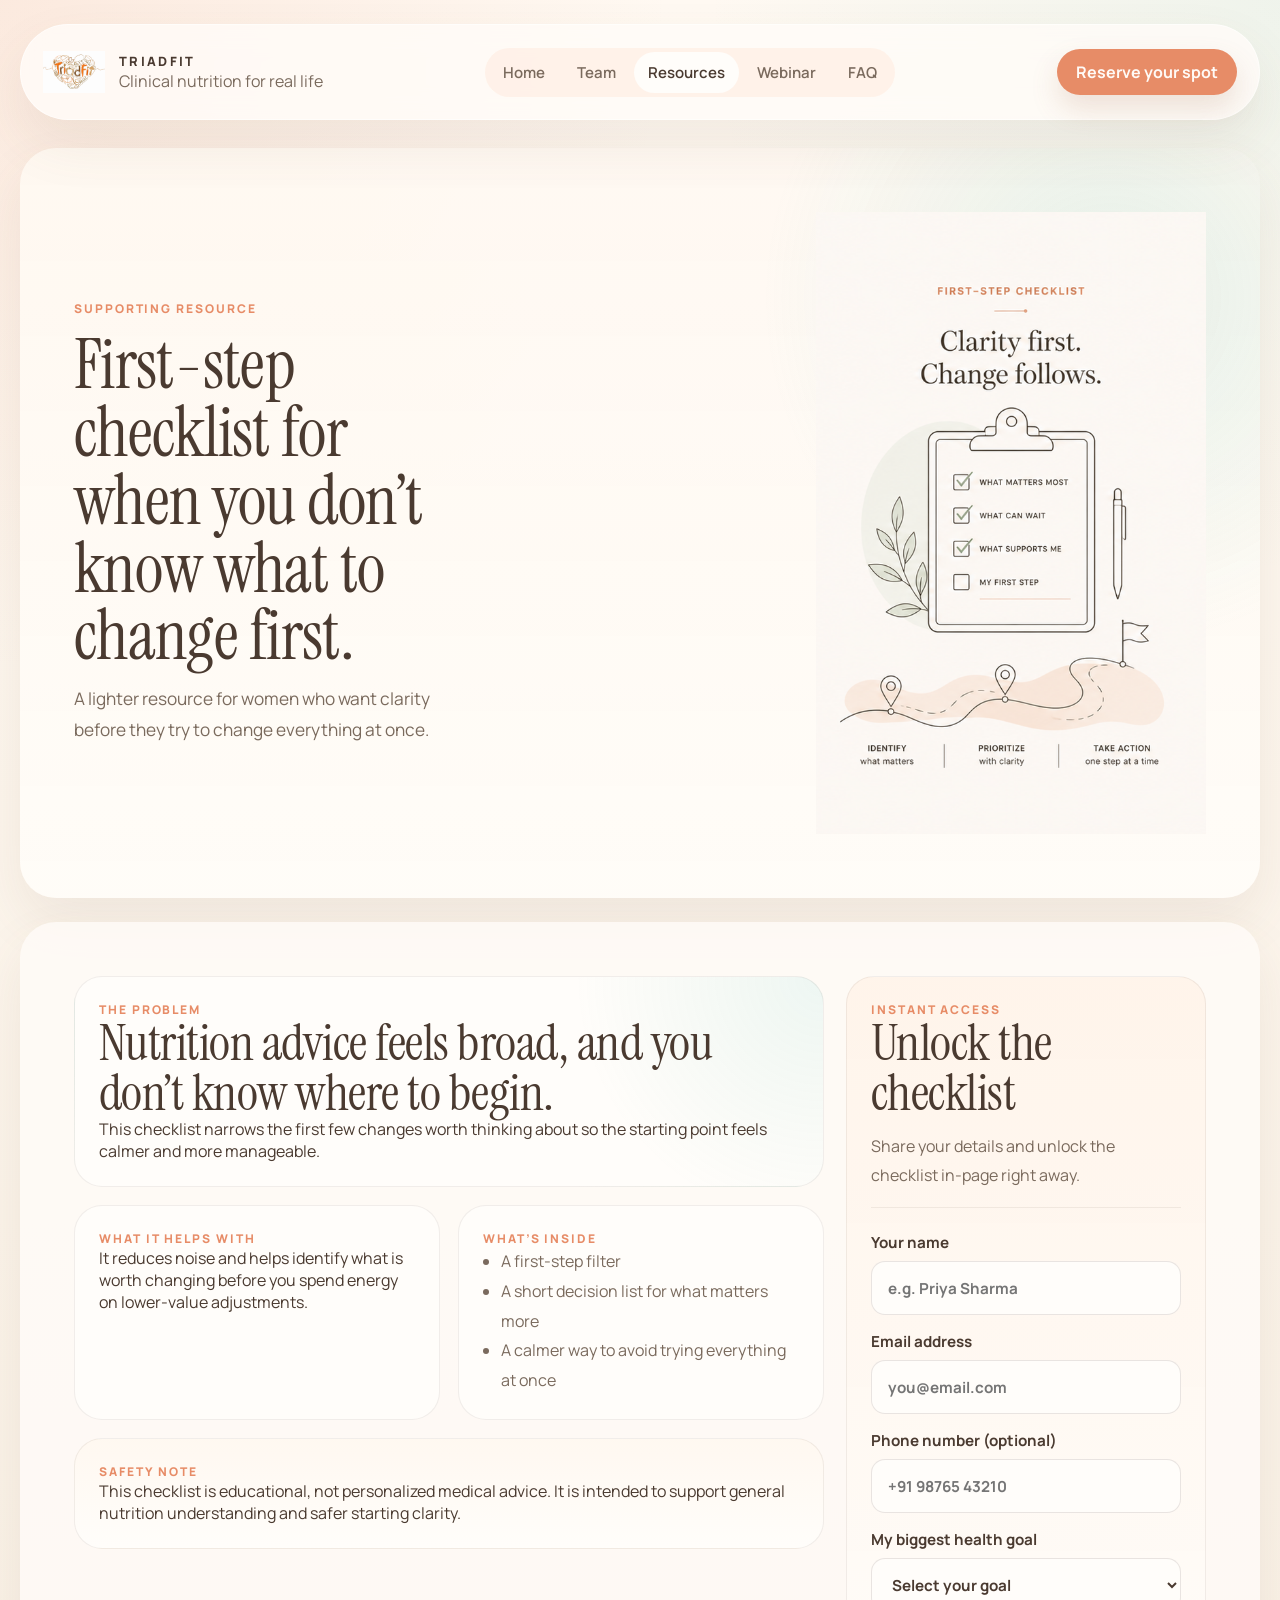
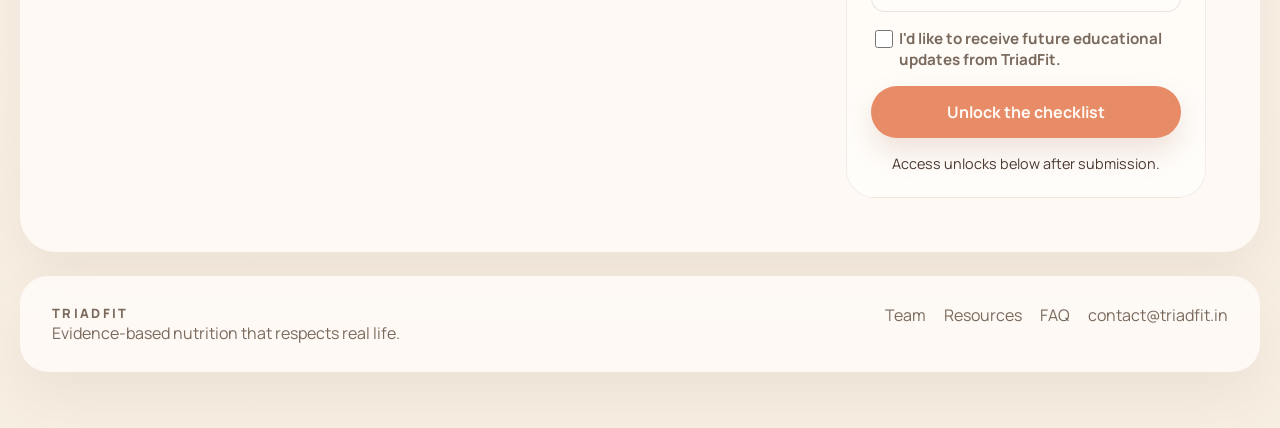
==== resource-first-steps-checklist.html @ df0dd63c "Initial TriadFit site" ====
<!doctype html>
<html lang="en">
  <head>
    <meta charset="UTF-8" />
    <meta name="viewport" content="width=device-width, initial-scale=1.0" />
    <title>TriadFit | First-Step Checklist</title>
    <link rel="preconnect" href="https://fonts.googleapis.com" />
    <link rel="preconnect" href="https://fonts.gstatic.com" crossorigin />
    <link
      href="https://fonts.googleapis.com/css2?family=Manrope:wght@400;500;600;700;800&family=Instrument+Serif:ital@0;1&display=swap"
      rel="stylesheet"
    />
    <link rel="stylesheet" href="./styles.css" />
    <script defer src="./script.js"></script>
  </head>
  <body>
    <div class="site-shell">
      <header class="site-header">
        <div class="site-header__inner">
          <a class="brand-lockup" href="./index.html">
            <span class="brand-mark">
              <img class="brand-mark__image" src="./assets/triadfit-logo.png" alt="TriadFit" />
            </span>
            <span>
              <span class="brand-name">TRIADFIT</span>
              <span class="brand-subtitle">Clinical nutrition for real life</span>
            </span>
          </a>
          <nav class="site-nav" aria-label="Primary">
            <a class="site-nav__link" href="./index.html">Home</a>
            <a class="site-nav__link" href="./team.html">Team</a>
            <a class="site-nav__link is-active" href="./resources.html">Resources</a>
            <a class="site-nav__link" href="./index.html#webinar">Webinar</a>
            <a class="site-nav__link" href="./index.html#faq">FAQ</a>
          </nav>
          <a class="button button-primary button-compact" href="./index.html#register">Reserve your spot</a>
        </div>
      </header>

      <main>
        <section class="page-hero page-hero--resource">
          <div class="page-hero__body">
            <p class="eyebrow">Supporting resource</p>
            <h1>First-step checklist for when you don’t know what to change first.</h1>
            <p class="hero-lead">
              A lighter resource for women who want clarity before they try to
              change everything at once.
            </p>
          </div>
          <figure class="page-hero__art page-hero__art--checklist" aria-hidden="true">
            <img src="./assets/resource-art-checklist.png" alt="" />
          </figure>
        </section>

        <section class="content-section resource-detail-layout">
          <div class="resource-detail-copy">
            <section class="resource-detail-block resource-detail-block--heroish">
              <p class="mini-label">The problem</p>
              <h2>Nutrition advice feels broad, and you don’t know where to begin.</h2>
              <p>
                This checklist narrows the first few changes worth thinking
                about so the starting point feels calmer and more manageable.
              </p>
            </section>

            <div class="resource-preview-grid">
              <section class="resource-detail-block">
                <p class="mini-label">What it helps with</p>
                <p>
                  It reduces noise and helps identify what is worth changing
                  before you spend energy on lower-value adjustments.
                </p>
              </section>

              <section class="resource-detail-block">
                <p class="mini-label">What’s inside</p>
                <ul class="stack-list">
                  <li>A first-step filter</li>
                  <li>A short decision list for what matters more</li>
                  <li>A calmer way to avoid trying everything at once</li>
                </ul>
              </section>
            </div>

            <section class="resource-safety-note">
              <p class="mini-label">Safety note</p>
              <p>
                This checklist is educational, not personalized medical advice.
                It is intended to support general nutrition understanding and
                safer starting clarity.
              </p>
            </section>
          </div>

          <aside class="gate-card">
            <div class="gate-card__intro">
              <p class="mini-label">Instant access</p>
              <h2>Unlock the checklist</h2>
              <p class="sidebar-intro">
                Share your details and unlock the checklist in-page right away.
              </p>
            </div>

            <form
              class="signup-form gate-form"
              data-triadfit-form
              data-form-type="resource"
              data-conversion-asset="resource_first_steps_checklist"
              data-access-target="first-steps-access"
              novalidate
            >
              <label>
                <span>Your name</span>
                <input type="text" name="name" placeholder="e.g. Priya Sharma" />
              </label>
              <label>
                <span>Email address</span>
                <input type="email" name="email" placeholder="you@email.com" />
              </label>
              <label>
                <span>Phone number (optional)</span>
                <input type="tel" name="phone" placeholder="+91 98765 43210" />
              </label>
              <label>
                <span>My biggest health goal</span>
                <select name="goal">
                  <option value="">Select your goal</option>
                  <option value="sustainable_fat_loss">Sustainable fat loss</option>
                  <option value="better_eating_habits">Better eating habits</option>
                  <option value="higher_energy_and_consistency">Higher energy and consistency</option>
                  <option value="hormone_friendly_nutrition">Hormone-friendly nutrition</option>
                  <option value="postpartum_wellness">Postpartum wellness</option>
                </select>
              </label>
              <label class="form-checkbox">
                <input type="checkbox" name="educational_updates_opt_in" />
                <span>I'd like to receive future educational updates from TriadFit.</span>
              </label>
              <p class="form-error" aria-live="polite"></p>
              <p class="form-status" aria-live="polite"></p>
              <button class="button button-primary" type="submit">Unlock the checklist</button>
              <p class="form-footnote">
                Access unlocks below after submission.
              </p>
            </form>
          </aside>
        </section>

        <section class="content-section content-section--success resource-access-panel is-hidden" id="first-steps-access">
          <div class="section-heading">
            <p class="eyebrow">Access granted</p>
            <h2>Your checklist is ready.</h2>
            <p class="resource-access-message">
              Use this checklist to narrow the next change worth making, then
              return to the webinar when you want deeper guidance.
            </p>
          </div>
          <div class="resource-access-grid">
            <article class="resource-card">
              <p class="mini-label">Checklist</p>
              <h2>First-step checklist</h2>
              <p class="resource-personalized-note"></p>
              <a class="button button-primary" href="./resources.html">Browse the resources hub</a>
            </article>
            <aside class="resource-summary-panel">
              <p class="mini-label">What to do next</p>
              <p>
                Use the checklist to narrow your next actions, then join the
                webinar for deeper guidance and structure.
              </p>
              <a class="text-link" href="./index.html#register">Register for the webinar</a>
              <a class="text-link" href="./resources.html">Back to the resources hub</a>
            </aside>
          </div>
        </section>
      </main>

      <footer class="site-footer">
        <div class="site-footer__brand">
          <p class="brand-name">TRIADFIT</p>
          <p>Evidence-based nutrition that respects real life.</p>
        </div>
        <nav class="site-footer__nav" aria-label="Footer">
          <a href="./team.html">Team</a>
          <a href="./resources.html">Resources</a>
          <a href="./index.html#faq">FAQ</a>
          <a href="mailto:contact@triadfit.in">contact@triadfit.in</a>
        </nav>
      </footer>
    </div>
  </body>
</html>
---- styles.css ----
:root {
  --bg: #fbf4ea;
  --bg-soft: #fffaf4;
  --surface: #fffdfa;
  --surface-alt: #fff4e8;
  --surface-sage: #eef7f3;
  --surface-coral: #fff2ea;
  --text: #4a3a30;
  --muted: #7a6a5d;
  --line: rgba(93, 73, 58, 0.14);
  --accent: #e78c67;
  --accent-deep: #d87450;
  --spring-yellow: #ffd46a;
  --turquoise: #6fc7b7;
  --turquoise-deep: #4da796;
  --olive: #aeb265;
  --shadow-soft: 0 24px 54px rgba(108, 85, 63, 0.09);
  --radius-xl: 36px;
  --radius-lg: 28px;
  --radius-md: 18px;
  --max-width: 1240px;
}

* {
  box-sizing: border-box;
}

html {
  scroll-behavior: smooth;
}

body {
  margin: 0;
  color: var(--text);
  font-family: "Manrope", sans-serif;
  background:
    radial-gradient(circle at top left, rgba(231, 140, 103, 0.14), transparent 28%),
    radial-gradient(circle at top right, rgba(111, 199, 183, 0.11), transparent 24%),
    linear-gradient(180deg, #fff9f2 0%, #f8efe3 100%);
}

a {
  color: inherit;
  text-decoration: none;
}

h1,
h2,
h3,
p {
  margin: 0;
}

h1,
h2 {
  font-family: "Instrument Serif", Georgia, serif;
  font-weight: 400;
  letter-spacing: -0.01em;
  line-height: 0.98;
}

h1 {
  font-size: clamp(3.3rem, 7vw, 6rem);
  max-width: 11ch;
}

h2 {
  font-size: clamp(2.1rem, 4vw, 3.8rem);
}

h3 {
  font-size: 1.22rem;
  line-height: 1.25;
}

.site-shell {
  width: min(calc(100% - 32px), var(--max-width));
  margin: 24px auto 56px;
}

.site-header {
  position: sticky;
  top: 12px;
  z-index: 20;
  margin-bottom: 28px;
}

.site-header__inner {
  display: flex;
  align-items: center;
  justify-content: space-between;
  gap: 20px;
  flex-wrap: wrap;
  padding: 16px 22px;
  border: 1px solid rgba(255, 255, 255, 0.55);
  border-radius: 999px;
  background: rgba(255, 252, 248, 0.82);
  backdrop-filter: blur(14px);
  box-shadow: var(--shadow-soft);
}

.brand-lockup {
  display: inline-flex;
  align-items: center;
  gap: 14px;
}

.brand-mark {
  display: grid;
  place-items: center;
  width: 62px;
  height: 62px;
  flex: 0 0 auto;
}

.brand-mark__image {
  width: 100%;
  height: 100%;
  display: block;
  object-fit: contain;
}

.profile-card__avatar,
.profile-feature__avatar {
  display: grid;
  place-items: center;
  width: 52px;
  height: 52px;
  border-radius: 50%;
  background: linear-gradient(145deg, #f1b38b, #cf8d68);
  color: #fffdf9;
  font-size: 0.95rem;
  font-weight: 700;
  letter-spacing: 0.08em;
  box-shadow: inset 0 1px 1px rgba(255, 255, 255, 0.35);
}

.brand-name,
.brand-subtitle,
.eyebrow,
.mini-label,
.profile-card__role,
.profile-card__meta,
.card-index,
.form-footnote,
.text-link,
.site-footer p,
.site-footer a {
  margin: 0;
}

.brand-name {
  display: block;
  font-size: 0.8rem;
  font-weight: 800;
  letter-spacing: 0.18em;
}

.brand-subtitle,
.site-nav__link,
.hero-lead,
.hero-story__card p,
.sidebar-intro,
.stack-list,
.section-heading p,
.profile-card p,
.info-card p,
.resource-card p,
.fit-row p,
.faq-item p,
.site-footer p,
.site-footer a,
.text-link,
.profile-feature__body p {
  color: var(--muted);
}

.site-nav {
  display: flex;
  align-items: center;
  flex-wrap: wrap;
  justify-content: center;
  gap: 4px;
  padding: 4px;
  border-radius: 999px;
  background: rgba(255, 234, 220, 0.5);
}

.site-nav__link {
  padding: 10px 14px;
  border-radius: 999px;
  font-size: 0.94rem;
  font-weight: 600;
}

.site-nav__link.is-active,
.site-nav__link:hover {
  background: #fffdfa;
  color: var(--text);
}

.button {
  display: inline-flex;
  align-items: center;
  justify-content: center;
  min-height: 52px;
  padding: 0 24px;
  border: 1px solid transparent;
  border-radius: 999px;
  cursor: pointer;
  font: inherit;
  font-weight: 700;
  transition:
    transform 180ms ease,
    background-color 180ms ease,
    box-shadow 180ms ease,
    border-color 180ms ease;
}

.button:hover {
  transform: translateY(-1px);
}

.button-primary {
  background: var(--accent);
  color: #fffaf6;
  box-shadow: 0 14px 28px rgba(169, 103, 80, 0.18);
}

.button-primary:hover {
  background: var(--accent-deep);
}

.button-secondary {
  background: transparent;
  border-color: rgba(117, 102, 92, 0.22);
  color: var(--text);
}

.button-compact {
  min-height: 46px;
  padding: 0 18px;
}

.hero-panel,
.page-hero,
.content-section,
.trust-band,
.closing-banner,
.site-footer {
  background: rgba(255, 252, 248, 0.82);
  box-shadow: var(--shadow-soft);
}

.hero-panel,
.page-hero,
.content-section,
.closing-banner {
  border-radius: var(--radius-xl);
}

.hero-panel {
  display: grid;
  grid-template-columns: minmax(0, 1.08fr) 380px;
  gap: 34px;
  padding: 56px 54px;
  background:
    linear-gradient(180deg, rgba(255, 252, 248, 0.92), rgba(252, 246, 241, 0.84));
}

.hero-panel__copy {
  position: relative;
  display: grid;
  align-content: start;
  padding-right: 8px;
}

.hero-panel__copy h1,
.page-hero h1,
.section-heading h2,
.closing-banner h2,
.sidebar-block h2 {
  max-width: 13ch;
}

.hero-panel__copy h1,
.page-hero h1,
.sidebar-block h2 {
  margin-top: 14px;
}

.hero-panel__copy h1 {
  max-width: 9.4ch;
  font-size: clamp(3.55rem, 6vw, 5.55rem);
  line-height: 0.94;
}

.hero-panel__copy::after {
  content: "";
  position: absolute;
  right: -12px;
  top: 28px;
  width: 1px;
  height: calc(100% - 56px);
  background: linear-gradient(180deg, transparent, rgba(86, 68, 56, 0.12), transparent);
}

.hero-panel__sidebar {
  display: grid;
  gap: 18px;
}

.eyebrow,
.mini-label,
.card-index {
  text-transform: uppercase;
  letter-spacing: 0.16em;
  font-size: 0.75rem;
  font-weight: 800;
  color: var(--accent);
}

.hero-lead,
.section-heading p,
.sidebar-intro,
.hero-story__card p,
.resource-card p,
.info-card p,
.fit-row p,
.faq-item p,
.profile-feature__body p,
.profile-card p {
  line-height: 1.78;
}

.hero-lead {
  max-width: 62ch;
  margin-top: 18px;
  font-size: 1.08rem;
}

.sidebar-intro,
.section-heading p,
.page-hero .hero-lead {
  max-width: 60ch;
  margin-top: 14px;
}

.hero-meta,
.hero-actions {
  display: flex;
  flex-wrap: wrap;
  gap: 12px;
}

.hero-meta {
  margin: 30px 0 24px;
}

.hero-chip {
  padding: 10px 16px;
  border-radius: 999px;
  background: #fffdfb;
  border: 1px solid rgba(117, 102, 92, 0.14);
  font-size: 0.95rem;
  font-weight: 600;
}

.hero-showcase {
  position: relative;
  display: grid;
  grid-template-columns: minmax(0, 1fr) 210px;
  align-items: end;
  gap: 18px;
  min-height: 252px;
  margin-top: 30px;
  padding: 18px 18px 8px;
  border-radius: 30px;
  overflow: hidden;
}

.hero-showcase__wash {
  position: absolute;
  inset: 12px 0 0 0;
  background:
    radial-gradient(circle at 18% 78%, rgba(231, 140, 103, 0.16), transparent 22%),
    radial-gradient(circle at 72% 20%, rgba(111, 199, 183, 0.16), transparent 26%),
    linear-gradient(135deg, rgba(255, 245, 234, 0.94), rgba(255, 252, 248, 0.7));
  border-radius: 28px;
}

.hero-showcase__stack,
.hero-showcase__card {
  position: relative;
  z-index: 1;
}

.hero-showcase__stack {
  min-height: 226px;
}

.hero-showcase__stack img {
  position: absolute;
  width: 196px;
  height: auto;
  border-radius: 22px;
  box-shadow: 0 22px 40px rgba(108, 85, 63, 0.11);
}

.hero-showcase__stack img:nth-child(1) {
  left: 0;
  bottom: 8px;
  z-index: 1;
  transform: rotate(-8deg);
}

.hero-showcase__stack img:nth-child(2) {
  left: 108px;
  top: 2px;
  z-index: 3;
}

.hero-showcase__stack img:nth-child(3) {
  left: 214px;
  bottom: 18px;
  z-index: 2;
  transform: rotate(8deg);
}

.hero-showcase__card {
  align-self: stretch;
  display: grid;
  align-content: end;
  gap: 10px;
  padding: 18px;
  border-radius: 24px;
  background: rgba(255, 253, 250, 0.78);
  border: 1px solid rgba(117, 102, 92, 0.1);
  box-shadow: 0 18px 34px rgba(108, 85, 63, 0.06);
}

.hero-showcase__card p:last-child {
  color: var(--muted);
  line-height: 1.7;
}

.hero-story {
  display: grid;
  grid-template-columns: repeat(2, minmax(0, 1fr));
  gap: 16px;
  margin-top: 34px;
}

.hero-story__card,
.sidebar-block,
.profile-card,
.info-card,
.resource-card,
.fit-row,
.fit-aside,
.faq-item,
.profile-feature {
  padding: 24px;
  border-radius: var(--radius-lg);
  background: var(--surface);
  border: 1px solid rgba(117, 102, 92, 0.1);
}

.hero-story__card--accent,
.fit-aside {
  background: linear-gradient(180deg, #eef8f3 0%, #fff8f2 100%);
}

.sidebar-block--tall {
  position: sticky;
  top: 92px;
  background: linear-gradient(180deg, #fff3ea 0%, #fffaf7 100%);
}

.sidebar-perks {
  display: flex;
  flex-wrap: wrap;
  gap: 10px;
  justify-content: center;
}

.sidebar-perks span {
  padding: 9px 12px;
  border-radius: 999px;
  background: rgba(255, 255, 255, 0.8);
  border: 1px solid rgba(117, 102, 92, 0.08);
  color: var(--text);
  font-size: 0.84rem;
  font-weight: 700;
}

.stack-list {
  margin: 0;
  padding-left: 18px;
  line-height: 1.85;
}

.signup-form {
  display: grid;
  gap: 16px;
  margin-top: 24px;
}

.signup-form label {
  display: grid;
  gap: 8px;
  font-size: 0.95rem;
  font-weight: 700;
}

.signup-form input,
.signup-form select {
  width: 100%;
  min-height: 54px;
  padding: 0 16px;
  border: 1px solid rgba(117, 102, 92, 0.16);
  border-radius: 14px;
  background: #fffdfa;
  color: var(--text);
  font: inherit;
}

.signup-form input:focus,
.signup-form select:focus {
  outline: 2px solid rgba(194, 126, 101, 0.16);
  border-color: var(--accent);
}

.form-checkbox {
  grid-template-columns: 20px minmax(0, 1fr);
  align-items: start;
  gap: 12px;
  font-size: 0.92rem;
  font-weight: 600;
  color: var(--muted);
}

.form-checkbox input {
  min-height: auto;
  width: 18px;
  height: 18px;
  margin-top: 2px;
}

.form-footnote {
  font-size: 0.9rem;
  text-align: center;
}

.trust-band {
  display: grid;
  grid-template-columns: repeat(3, minmax(0, 1fr));
  margin-top: 20px;
  overflow: hidden;
  border-radius: 28px;
}

.trust-band__item {
  padding: 26px 28px;
  background: linear-gradient(180deg, rgba(255, 245, 234, 0.86), rgba(239, 248, 243, 0.72));
}

.trust-band__item + .trust-band__item {
  border-left: 1px solid rgba(117, 102, 92, 0.08);
}

.content-section,
.page-hero,
.closing-banner {
  margin-top: 24px;
  padding: 54px;
}

.page-hero {
  display: grid;
  gap: 0;
  padding-top: 48px;
  padding-bottom: 48px;
}

.section-heading {
  max-width: 760px;
  margin-bottom: 34px;
}

.feature-intro {
  display: grid;
  grid-template-columns: minmax(0, 1fr) minmax(320px, 470px);
  align-items: center;
  gap: 34px;
  margin-bottom: 34px;
}

.feature-intro__copy {
  max-width: 640px;
}

.feature-intro__copy h2 {
  margin-top: 10px;
  max-width: 10.2ch;
}

.feature-intro__art {
  position: relative;
  justify-self: end;
  width: min(100%, 470px);
}

.feature-intro--team {
  grid-template-columns: minmax(0, 0.95fr) minmax(430px, 0.9fr);
  gap: 20px;
}

.feature-intro--team .feature-intro__copy {
  max-width: 560px;
}

.feature-intro--team .feature-intro__art {
  width: min(100%, 560px);
}

.feature-intro__art--team {
  aspect-ratio: 1693 / 929;
}

.feature-intro__art--team::after {
  content: "";
  position: absolute;
  inset: 8% 8% 12% 10%;
  border-radius: 42% 58% 52% 48% / 48% 44% 56% 52%;
  background:
    radial-gradient(circle at 26% 54%, rgba(231, 140, 103, 0.12), transparent 26%),
    radial-gradient(circle at 76% 28%, rgba(111, 199, 183, 0.1), transparent 24%),
    radial-gradient(circle at 62% 72%, rgba(231, 190, 160, 0.1), transparent 22%);
  filter: blur(8px);
}

.feature-intro--team .feature-intro__art img {
  position: relative;
  z-index: 1;
  transform: scale(1.08);
  filter: contrast(1.02) saturate(0.95);
}

.feature-intro__art--resources {
  aspect-ratio: 520 / 420;
}

.feature-intro--resources {
  grid-template-columns: minmax(0, 0.96fr) minmax(420px, 0.92fr);
  gap: 22px;
}

.feature-intro--resources .feature-intro__copy {
  max-width: 560px;
}

.feature-intro--resources .feature-intro__art {
  width: min(100%, 520px);
}

.feature-intro__art img {
  width: 100%;
  height: 100%;
  display: block;
  object-fit: contain;
}

.team-preview,
.principles-grid,
.learn-grid,
.resource-grid,
.faq-grid {
  display: grid;
  gap: 22px;
}

.team-preview,
.learn-grid,
.faq-grid {
  grid-template-columns: repeat(2, minmax(0, 1fr));
}

.principles-grid {
  grid-template-columns: repeat(4, minmax(0, 1fr));
}

.resource-grid {
  grid-template-columns: repeat(3, minmax(0, 1fr));
}

.resource-grid--home .resource-card--flagship-home {
  grid-column: span 2;
}

.resource-card--large {
  grid-column: span 2;
}

.profile-card {
  display: grid;
  gap: 14px;
}

.profile-feature__body,
.profile-card,
.info-card,
.resource-card,
.faq-item,
.fit-row,
.fit-aside {
  max-width: 66ch;
}

.profile-card__role {
  font-weight: 700;
  color: var(--text);
}

.profile-card__meta {
  font-size: 0.92rem;
}

.text-link {
  display: inline-block;
  margin-top: 18px;
  font-weight: 700;
  color: var(--accent-deep);
}

.content-section--contrast {
  background: linear-gradient(180deg, #fff4e9 0%, #f3faf6 100%);
}

.info-card--soft {
  background: #fff8f0;
}

.content-section--split .fit-grid {
  display: grid;
  grid-template-columns: minmax(0, 1.15fr) 330px;
  gap: 22px;
}

.fit-list {
  display: grid;
  gap: 16px;
}

.fit-aside h3 {
  margin: 10px 0 14px;
  font-family: "Instrument Serif", Georgia, serif;
  font-size: 1.9rem;
  font-weight: 400;
}

.closing-banner {
  display: flex;
  align-items: center;
  justify-content: space-between;
  gap: 20px;
  background: linear-gradient(135deg, rgba(231, 140, 103, 0.15), rgba(111, 199, 183, 0.14));
}

.closing-banner > div {
  max-width: 760px;
}

.site-footer {
  display: flex;
  align-items: flex-start;
  justify-content: space-between;
  gap: 24px;
  padding: 28px 32px;
  margin-top: 24px;
  border-radius: 28px;
}

.resource-feature-grid,
.resource-hub-grid,
.resource-access-grid,
.resource-detail-layout {
  display: grid;
  gap: 22px;
}

.resource-feature-grid {
  grid-template-columns: minmax(0, 1.15fr) 320px;
}

.resource-hub-grid {
  grid-template-columns: minmax(0, 1.3fr) minmax(280px, 0.7fr) minmax(280px, 0.7fr);
}

.resource-card--flagship-home,
.resource-card--flagship {
  background: linear-gradient(180deg, #fff3ea 0%, #fffdfb 100%);
}

.resource-art-stack {
  position: relative;
  width: 100%;
  min-height: 100%;
  height: 100%;
  aspect-ratio: 520 / 420;
}

.resource-art-stack img {
  position: absolute;
  width: 58%;
  height: auto;
  border-radius: 18px;
  box-shadow: 0 22px 44px rgba(112, 88, 66, 0.1);
}

.resource-art-stack img:nth-child(1) {
  left: 0;
  bottom: 2%;
  z-index: 1;
  transform: rotate(-7deg);
}

.resource-art-stack img:nth-child(2) {
  left: 23%;
  top: 8%;
  z-index: 3;
}

.resource-art-stack img:nth-child(3) {
  right: 0;
  bottom: 6%;
  z-index: 2;
  transform: rotate(7deg);
}

.resource-card--flagship {
  grid-row: span 2;
}

.resource-card--tinted,
.content-section--success {
  background: linear-gradient(180deg, rgba(255, 242, 234, 0.95), rgba(238, 247, 243, 0.9));
}

.resource-summary-panel,
.gate-card,
.resource-detail-block,
.resource-safety-note {
  padding: 24px;
  border-radius: var(--radius-lg);
  background: var(--surface);
  border: 1px solid rgba(117, 102, 92, 0.1);
}

.resource-summary-panel {
  background: linear-gradient(180deg, rgba(238, 247, 243, 0.85), rgba(255, 250, 244, 0.92));
}

.resource-detail-block--heroish {
  background:
    radial-gradient(circle at top right, rgba(111, 199, 183, 0.12), transparent 32%),
    var(--surface);
}

.resource-detail-block--warm {
  background: linear-gradient(180deg, rgba(255, 244, 234, 0.94), rgba(255, 253, 250, 0.96));
}

.resource-detail-block--cool {
  background: linear-gradient(180deg, rgba(238, 247, 243, 0.92), rgba(255, 253, 250, 0.96));
}

.resource-detail-layout {
  grid-template-columns: minmax(0, 1.1fr) 360px;
  align-items: start;
}

.resource-detail-copy {
  display: grid;
  gap: 18px;
}

.resource-preview-grid,
.resource-includes {
  display: grid;
  gap: 18px;
}

.resource-preview-grid {
  grid-template-columns: repeat(2, minmax(0, 1fr));
}

.include-item {
  padding: 18px;
  border-radius: 22px;
  background: rgba(255, 255, 255, 0.62);
  border: 1px solid rgba(117, 102, 92, 0.08);
}

.resource-safety-note {
  background: linear-gradient(180deg, rgba(255, 248, 240, 0.96), rgba(255, 253, 250, 0.96));
}

.gate-card {
  position: sticky;
  top: 92px;
  background: linear-gradient(180deg, rgba(255, 244, 234, 0.98), rgba(255, 253, 250, 0.96));
}

.gate-card__intro {
  padding-bottom: 18px;
  margin-bottom: 18px;
  border-bottom: 1px solid rgba(117, 102, 92, 0.1);
}

.page-hero--resource {
  grid-template-columns: minmax(0, 1.08fr) minmax(320px, 390px);
  align-items: center;
  gap: 42px;
  overflow: hidden;
  background:
    radial-gradient(circle at 88% 20%, rgba(111, 199, 183, 0.18), transparent 28%),
    linear-gradient(180deg, rgba(255, 248, 241, 0.96), rgba(255, 252, 248, 0.92));
}

.page-hero__body {
  position: relative;
  z-index: 1;
  max-width: 620px;
  justify-self: start;
}

.page-hero__art {
  position: relative;
  min-height: 0;
  aspect-ratio: 573 / 914;
  padding: 0;
  border-radius: 0;
  background: transparent;
  border: 0;
  overflow: hidden;
  justify-self: center;
  align-self: center;
  width: min(100%, 390px);
}

.page-hero__art::before {
  display: none;
}

.page-hero__art svg {
  width: 100%;
  height: 100%;
  display: block;
}

.page-hero__art img {
  width: 100%;
  height: 100%;
  display: block;
  object-fit: contain;
  object-position: center;
  filter: drop-shadow(0 20px 36px rgba(135, 115, 94, 0.08));
}

.page-hero--resource h1 {
  max-width: 11.4ch;
  font-size: clamp(3rem, 5.4vw, 5rem);
}

.page-hero--resource .hero-lead {
  max-width: 33ch;
}

.page-hero--resources-hub {
  grid-template-columns: minmax(0, 1fr) minmax(360px, 460px);
  align-items: center;
  gap: 40px;
  overflow: hidden;
  background:
    radial-gradient(circle at 86% 18%, rgba(111, 199, 183, 0.16), transparent 28%),
    linear-gradient(180deg, rgba(255, 248, 241, 0.96), rgba(255, 252, 248, 0.92));
}

.page-hero--resources-hub h1 {
  max-width: 10.8ch;
  font-size: clamp(3rem, 5.4vw, 5rem);
}

.page-hero--resources-hub .hero-lead {
  max-width: 34ch;
}

.page-hero__art--resources-hub {
  width: min(100%, 460px);
  aspect-ratio: 520 / 420;
}

.page-hero--team {
  display: grid;
  grid-template-columns: minmax(0, 1.02fr) minmax(480px, 0.98fr);
  align-items: center;
  gap: 28px;
  overflow: hidden;
  background:
    radial-gradient(circle at 84% 26%, rgba(111, 199, 183, 0.14), transparent 28%),
    linear-gradient(180deg, rgba(255, 248, 241, 0.96), rgba(255, 252, 248, 0.92));
}

.page-hero--team .page-hero__body {
  max-width: 620px;
  position: relative;
  z-index: 1;
}

.page-hero--team h1 {
  max-width: 9.6ch;
  font-size: clamp(3.25rem, 4.85vw, 4.9rem);
  line-height: 0.94;
}

.page-hero--team .hero-lead {
  max-width: 38ch;
  margin-top: 18px;
}

.page-hero__art--team {
  aspect-ratio: 1693 / 929;
  width: min(100%, 740px);
  justify-self: end;
  align-self: center;
  margin-left: -8px;
  overflow: visible;
}

.page-hero__art--team::after {
  content: "";
  position: absolute;
  inset: 10% 7% 12% 8%;
  border-radius: 46% 54% 52% 48% / 48% 40% 60% 52%;
  background:
    radial-gradient(circle at 28% 52%, rgba(231, 140, 103, 0.12), transparent 24%),
    radial-gradient(circle at 72% 34%, rgba(111, 199, 183, 0.1), transparent 23%),
    radial-gradient(circle at 58% 66%, rgba(231, 190, 160, 0.12), transparent 26%);
  z-index: 0;
  filter: blur(8px);
}

.page-hero__art--team img {
  position: relative;
  z-index: 1;
  object-fit: contain;
  object-position: center;
  transform: scale(1.18);
  filter:
    contrast(1.03)
    saturate(0.94)
    drop-shadow(0 18px 28px rgba(135, 115, 94, 0.05));
  opacity: 0.96;
}

.stack-list--compact {
  line-height: 1.7;
}

.content-section--success {
  border-radius: var(--radius-xl);
}

.resource-access-panel.is-hidden {
  display: none;
}

.resource-access-message,
.resource-personalized-note {
  color: var(--muted);
  line-height: 1.75;
}

.form-error {
  display: none;
  margin: 0;
  font-size: 0.9rem;
  font-weight: 700;
  color: #b1543d;
}

.form-error.is-visible {
  display: block;
}

.form-status {
  display: none;
  margin: 0;
  padding: 12px 14px;
  border-radius: 14px;
  font-size: 0.92rem;
  line-height: 1.6;
}

.form-status.is-visible {
  display: block;
}

.form-status--success {
  background: rgba(111, 199, 183, 0.14);
  color: #366c61;
}

.form-status--info {
  background: rgba(255, 212, 106, 0.2);
  color: #765b17;
}

.form-status--error {
  background: rgba(231, 140, 103, 0.14);
  color: #9d4f34;
}

.form-alt-action.is-hidden {
  display: none;
}

.gate-form.is-complete {
  opacity: 0.92;
}

.signup-form.is-disabled {
  opacity: 0.84;
}

.site-footer__nav {
  display: flex;
  flex-wrap: wrap;
  gap: 14px 18px;
}

.profile-stack {
  display: grid;
  gap: 18px;
}

.profile-stack,
.team-preview,
.principles-grid,
.learn-grid,
.resource-grid,
.faq-grid,
.fit-grid {
  align-items: stretch;
}

.profile-feature {
  display: grid;
  grid-template-columns: 88px minmax(0, 1fr);
  gap: 20px;
}

.profile-feature__avatar {
  width: 88px;
  height: 88px;
  font-size: 1.1rem;
}

.home-main {
  display: grid;
  gap: 22px;
}

.home-hero,
.home-proof-band,
.home-team,
.home-resources,
.home-outcomes,
.home-faq,
.home-closing {
  background: rgba(255, 252, 248, 0.84);
  box-shadow: var(--shadow-soft);
  border-radius: var(--radius-xl);
}

.home-hero,
.home-team,
.home-resources,
.home-faq {
  padding: 34px;
}

.home-hero__panel {
  display: grid;
  grid-template-columns: minmax(0, 1fr) 350px;
  align-items: start;
  gap: 22px;
}

.home-hero__content {
  display: grid;
  grid-template-columns: minmax(0, 1fr) minmax(280px, 0.8fr);
  align-items: start;
  gap: 22px;
  grid-auto-rows: min-content;
}

.home-hero__copy {
  display: grid;
  gap: 18px;
  align-content: start;
}

.home-hero__copy h1 {
  max-width: 8.4ch;
  font-size: clamp(4rem, 6vw, 5.45rem);
  line-height: 0.92;
  margin-top: 8px;
}

.home-hero__copy .hero-lead {
  max-width: 24ch;
  font-size: 1.18rem;
}

.home-hero__actions {
  display: flex;
  flex-wrap: wrap;
  gap: 14px;
}

.home-hero__visual {
  position: relative;
  min-height: 0;
  display: grid;
  place-items: center;
  align-self: start;
  padding-top: 52px;
}

.home-hero__visual::before {
  content: none;
}

.home-hero__illustration {
  position: relative;
  z-index: 1;
  display: block;
  width: min(100%, 540px);
  height: auto;
  filter: drop-shadow(0 24px 42px rgba(117, 84, 58, 0.12));
}

.home-hero__form {
  align-self: stretch;
}

.home-hero__form-card {
  height: 100%;
  padding: 24px 24px 20px;
  border-radius: 30px;
  background: linear-gradient(180deg, rgba(255, 244, 234, 0.98), rgba(255, 251, 248, 0.95));
  border: 1px solid rgba(117, 102, 92, 0.1);
  box-shadow: inset 0 1px 0 rgba(255, 255, 255, 0.6);
}

.home-hero__form-card h2 {
  max-width: 9.2ch;
  margin-top: 8px;
  font-size: 2.62rem;
  line-height: 0.94;
}

.home-hero__benefits {
  display: grid;
  gap: 10px;
  margin: 18px 0 14px;
  padding: 0;
  list-style: none;
  color: var(--text);
  font-size: 0.94rem;
  font-weight: 600;
}

.home-hero__benefits li {
  position: relative;
  padding-left: 28px;
}

.home-hero__benefits li::before {
  content: "◉";
  position: absolute;
  left: 0;
  top: 0;
  color: var(--accent);
  font-size: 0.9rem;
}

.signup-form .is-hidden {
  display: none;
}

.home-hero__form .signup-form {
  margin-top: 10px;
}

.home-hero__form .signup-form .button {
  margin-top: 4px;
}

.form-footnote--lock::before {
  content: "⌂";
  display: inline-block;
  margin-right: 6px;
  font-size: 0.84rem;
  opacity: 0.7;
}

.home-hero__microproof {
  grid-column: 1 / -1;
  display: grid;
  grid-template-columns: repeat(3, minmax(0, 1fr));
  gap: 14px;
  padding-top: 24px;
  align-items: start;
}

.microproof-item {
  display: flex;
  align-items: center;
  gap: 10px;
  color: var(--muted);
  font-size: 0.9rem;
  line-height: 1.4;
}

.microproof-item__icon,
.home-proof-band__icon,
.home-outcome__icon {
  display: inline-grid;
  place-items: center;
  width: 34px;
  height: 34px;
  flex: 0 0 auto;
  border-radius: 50%;
  border: 1px solid rgba(117, 102, 92, 0.16);
  color: var(--accent-deep);
  background: rgba(255, 255, 255, 0.86);
}

.home-hero__microproof .microproof-item__icon {
  width: 30px;
  height: 30px;
  font-size: 0.88rem;
}

.home-proof-band {
  display: grid;
  grid-template-columns: repeat(3, minmax(0, 1fr));
  overflow: hidden;
}

.home-proof-band__item {
  display: grid;
  grid-template-columns: 48px minmax(0, 1fr);
  gap: 16px;
  padding: 24px 30px;
  background: linear-gradient(180deg, rgba(255, 247, 239, 0.9), rgba(243, 249, 245, 0.8));
}

.home-proof-band__item + .home-proof-band__item {
  border-left: 1px solid rgba(117, 102, 92, 0.08);
}

.home-proof-band__item p:last-child {
  margin-top: 6px;
  color: var(--muted);
  line-height: 1.7;
}

.home-team__hero,
.home-resources__hero {
  display: grid;
  grid-template-columns: minmax(0, 0.78fr) minmax(360px, 0.92fr);
  align-items: center;
  gap: 22px;
}

.home-team__copy,
.home-resources__copy {
  max-width: 450px;
}

.home-team__copy h2,
.home-resources__copy h2 {
  margin-top: 10px;
  max-width: 7.2ch;
  font-size: clamp(3rem, 4.5vw, 4.6rem);
  line-height: 0.94;
}

.home-team__copy p,
.home-resources__copy p {
  margin-top: 18px;
  color: var(--muted);
  line-height: 1.8;
  font-size: 1.05rem;
}

.home-team__art {
  margin: 0;
  position: relative;
  aspect-ratio: 1693 / 929;
  width: min(100%, 740px);
  justify-self: end;
}

.home-team__art::after {
  content: "";
  position: absolute;
  inset: 12% 10% 12% 12%;
  border-radius: 42% 58% 48% 52% / 46% 44% 56% 54%;
  background:
    radial-gradient(circle at 36% 56%, rgba(231, 140, 103, 0.16), transparent 20%),
    radial-gradient(circle at 70% 32%, rgba(111, 199, 183, 0.1), transparent 18%);
  filter: blur(8px);
}

.home-team__art img {
  position: relative;
  z-index: 1;
  width: 100%;
  height: 100%;
  object-fit: contain;
}

.home-team__cards {
  display: grid;
  grid-template-columns: repeat(2, minmax(0, 1fr));
  gap: 20px;
  margin-top: 18px;
}

.home-team-card,
.home-flagship-card,
.home-support-card,
.home-faq__item {
  padding: 24px;
  border-radius: var(--radius-lg);
  background: var(--surface);
  border: 1px solid rgba(117, 102, 92, 0.1);
}

.home-team-card {
  display: grid;
  gap: 14px;
}

.profile-card__avatar--sage {
  background: linear-gradient(145deg, #b6b68e, #8f9570);
}

.home-team-card p:last-child {
  color: var(--muted);
  line-height: 1.74;
}

.home-resources__stack {
  position: relative;
  width: min(100%, 660px);
  height: 380px;
  justify-self: end;
}

.resource-book {
  position: absolute;
  width: 210px;
  height: auto;
  border-radius: 12px;
  box-shadow: 0 22px 44px rgba(112, 88, 66, 0.14);
}

.resource-book--left {
  left: 58px;
  bottom: 20px;
  transform: rotate(-8deg);
  z-index: 1;
}

.resource-book--middle {
  left: 230px;
  bottom: 18px;
  z-index: 3;
}

.resource-book--right {
  right: 56px;
  bottom: 16px;
  transform: rotate(8deg);
  z-index: 2;
}

.home-resources__leaf {
  position: absolute;
  right: 8px;
  bottom: 28px;
  width: 82px;
  height: 120px;
}

.home-resources__leaf::before,
.home-resources__leaf::after {
  content: "";
  position: absolute;
  width: 58px;
  height: 24px;
  border-radius: 100% 0 100% 0;
  background: linear-gradient(180deg, rgba(125, 150, 104, 0.48), rgba(109, 129, 93, 0.86));
}

.home-resources__leaf::before {
  right: 0;
  top: 20px;
  transform: rotate(36deg);
}

.home-resources__leaf::after {
  left: 0;
  top: 58px;
  transform: rotate(-18deg);
}

.home-resources__detail-grid {
  display: grid;
  grid-template-columns: minmax(0, 1.28fr) minmax(0, 0.72fr) minmax(0, 0.72fr);
  gap: 18px;
  margin-top: 26px;
}

.home-flagship-card {
  background: linear-gradient(180deg, rgba(255, 244, 234, 0.95), rgba(255, 252, 248, 0.98));
}

.home-flagship-card__layout {
  display: grid;
  grid-template-columns: minmax(0, 1fr) 128px;
  gap: 20px;
  align-items: center;
  margin-top: 8px;
}

.home-flagship-card__layout img {
  width: 100%;
  border-radius: 14px;
  box-shadow: 0 16px 30px rgba(112, 88, 66, 0.1);
}

.home-flagship-card h3,
.home-support-card h3 {
  margin-bottom: 12px;
  font-size: 1.95rem;
  font-family: "Instrument Serif", Georgia, serif;
  font-weight: 400;
  line-height: 1.04;
}

.home-flagship-card p:last-of-type,
.home-support-card p {
  color: var(--muted);
  line-height: 1.75;
}

.home-support-card {
  background: linear-gradient(180deg, rgba(255, 250, 244, 0.96), rgba(255, 253, 249, 0.98));
}

.home-outcomes {
  padding: 22px 26px;
}

.home-outcomes__row {
  display: grid;
  grid-template-columns: repeat(4, minmax(0, 1fr));
  gap: 18px;
  margin-top: 16px;
}

.home-outcome {
  display: flex;
  align-items: center;
  gap: 14px;
  padding-left: 8px;
}

.home-outcome span:last-child {
  color: var(--text);
  font-weight: 600;
  line-height: 1.5;
}

.home-faq {
  display: grid;
  grid-template-columns: minmax(280px, 0.74fr) minmax(0, 1.26fr);
  gap: 28px;
  align-items: start;
}

.home-faq__copy h2 {
  max-width: 7.8ch;
  font-size: clamp(2.8rem, 4vw, 4.25rem);
  line-height: 0.96;
}

.home-faq__copy p {
  margin-top: 14px;
  color: var(--muted);
  line-height: 1.7;
}

.home-faq__items {
  display: grid;
  gap: 14px;
}

.home-faq__item {
  background: rgba(255, 255, 255, 0.82);
}

.home-faq__item summary {
  cursor: pointer;
  list-style: none;
  font-weight: 700;
  color: var(--text);
}

.home-faq__item summary::-webkit-details-marker {
  display: none;
}

.home-faq__item summary::after {
  content: "▾";
  float: right;
  color: var(--muted);
}

.home-faq__item[open] summary::after {
  content: "▴";
}

.home-faq__item p {
  margin-top: 14px;
  color: var(--muted);
  line-height: 1.75;
}

.home-closing {
  display: flex;
  align-items: center;
  justify-content: space-between;
  gap: 30px;
  padding: 30px 36px;
  background: linear-gradient(135deg, #d98668 0%, #ca795e 100%);
  color: #fffaf5;
}

.home-closing h2 {
  font-family: "Manrope", sans-serif;
  font-size: 2.4rem;
  font-weight: 700;
  line-height: 1.04;
}

.home-closing p {
  margin-top: 12px;
  max-width: 35ch;
  color: rgba(255, 250, 244, 0.88);
  line-height: 1.7;
}

.home-closing__actions {
  display: grid;
  gap: 12px;
  justify-items: end;
}

.button-primary--light {
  background: #fff8f3;
  color: var(--accent-deep);
  box-shadow: none;
}

.button-primary--light:hover {
  background: #fff3eb;
}

.home-closing__note {
  margin: 0;
  color: rgba(255, 250, 244, 0.8);
  font-size: 0.92rem;
}

@media (max-width: 1120px) {
  .site-header {
    position: static;
  }

  .site-header__inner {
    flex-direction: column;
    align-items: stretch;
    border-radius: 28px;
    padding: 18px;
  }

  .site-nav {
    justify-content: center;
  }

  .hero-panel,
  .principles-grid,
  .resource-grid,
  .resource-hub-grid,
  .resource-feature-grid,
  .resource-access-grid,
  .resource-detail-layout,
  .resource-preview-grid,
  .content-section--split .fit-grid,
  .team-preview,
  .learn-grid,
  .faq-grid {
    grid-template-columns: 1fr;
  }

  .home-proof-band,
  .home-team__hero,
  .home-team__cards,
  .home-resources__hero,
  .home-resources__detail-grid,
  .home-outcomes__row,
  .home-faq {
    grid-template-columns: 1fr;
  }

  .home-hero__panel {
    grid-template-columns: 1fr;
    align-items: start;
    gap: 20px;
  }

  .home-hero__content {
    grid-template-columns: minmax(0, 1.05fr) minmax(280px, 0.95fr);
    gap: 20px;
  }

  .home-hero__microproof {
    grid-template-columns: repeat(3, minmax(0, 1fr));
  }

  .home-hero__visual {
    min-height: 0;
    padding-top: 28px;
  }

  .home-team__art,
  .home-resources__stack {
    justify-self: center;
  }

  .home-closing {
    flex-direction: column;
    align-items: flex-start;
  }

  .home-closing__actions {
    width: 100%;
    justify-items: stretch;
  }

  .resource-card--large {
    grid-column: span 1;
  }

  .resource-card--flagship {
    grid-row: span 1;
  }

  .hero-panel {
    gap: 24px;
  }

  .hero-showcase {
    grid-template-columns: 1fr;
    min-height: auto;
    padding-bottom: 18px;
  }

  .hero-showcase__stack {
    min-height: 234px;
  }

  .hero-showcase__card {
    align-content: start;
  }

  .page-hero__art {
    width: min(100%, 390px);
  }

  .content-section,
  .page-hero,
  .closing-banner {
    padding: 44px;
  }

  .hero-panel__copy::after {
    display: none;
  }

  .sidebar-block--tall {
    position: static;
  }
}

@media (max-width: 920px) {
  .site-header__inner,
  .closing-banner,
  .site-footer,
  .hero-actions {
    flex-direction: column;
    align-items: stretch;
  }

  .site-header__inner {
    gap: 14px;
  }

  .site-nav {
    justify-content: flex-start;
    gap: 8px;
    padding: 0;
    background: transparent;
  }

  .site-nav__link {
    padding: 9px 12px;
    background: rgba(255, 253, 250, 0.78);
    border: 1px solid rgba(117, 102, 92, 0.12);
  }

  .home-hero,
  .home-team,
  .home-resources,
  .home-faq {
    padding: 24px;
  }

  .home-hero__copy h1,
  .home-team__copy h2,
  .home-resources__copy h2,
  .home-faq__copy h2 {
    max-width: none;
  }

  .home-hero__actions {
    flex-direction: column;
  }

  .home-hero__panel {
    gap: 18px;
  }

  .home-hero__content {
    grid-template-columns: 1fr;
    gap: 18px;
  }

  .home-hero__visual {
    min-height: 360px;
    padding-top: 0;
  }

  .home-hero__illustration {
    width: min(100%, 380px);
  }

  .home-hero__microproof {
    grid-template-columns: 1fr;
    gap: 12px;
  }

  .resource-book {
    width: 172px;
  }

  .resource-book--left {
    left: 18px;
  }

  .resource-book--middle {
    left: 154px;
  }

  .resource-book--right {
    right: 18px;
  }

  .button {
    width: 100%;
  }

  .button-compact {
    width: 100%;
  }

  .hero-panel,
  .hero-story,
  .trust-band,
  .resource-feature-grid,
  .feature-intro {
    grid-template-columns: 1fr;
  }

  .page-hero--resource {
    gap: 18px;
    grid-template-columns: 1fr;
  }

  .page-hero--resources-hub {
    gap: 20px;
    grid-template-columns: 1fr;
  }

  .page-hero--team {
    gap: 20px;
    grid-template-columns: 1fr;
  }

  .hero-showcase__stack img:nth-child(1) {
    left: 0;
  }

  .hero-showcase__stack img:nth-child(2) {
    left: 92px;
  }

  .hero-showcase__stack img:nth-child(3) {
    left: 184px;
  }

  .page-hero--team h1,
  .page-hero--team .hero-lead,
  .page-hero--resources-hub h1,
  .page-hero--resources-hub .hero-lead {
    max-width: none;
  }

  .page-hero__body {
    max-width: none;
  }

  .trust-band__item + .trust-band__item {
    border-left: 0;
    border-top: 1px solid rgba(117, 102, 92, 0.08);
  }

  .button,
  .button-compact {
    width: 100%;
  }

  .resource-grid--home,
  .resource-hub-grid,
  .resource-detail-layout,
  .resource-preview-grid {
    grid-template-columns: 1fr;
  }
}

@media (max-width: 720px) {
  .home-main {
    gap: 16px;
  }

  .home-hero,
  .home-team,
  .home-resources,
  .home-faq,
  .home-outcomes,
  .home-closing,
  .home-proof-band {
    border-radius: 24px;
  }

  .home-hero__panel {
    gap: 14px;
  }

  .home-hero__copy h1 {
    font-size: clamp(2.8rem, 11vw, 4rem);
  }

  .home-hero__visual {
    min-height: 240px;
    padding-top: 0;
  }

  .home-hero__illustration {
    width: min(100%, 300px);
  }

  .home-proof-band__item {
    grid-template-columns: 40px minmax(0, 1fr);
    padding: 18px 18px;
  }

  .home-team__cards,
  .home-outcomes__row {
    gap: 14px;
  }

  .home-team-card,
  .home-flagship-card,
  .home-support-card,
  .home-faq__item {
    padding: 18px;
  }

  .home-flagship-card__layout {
    grid-template-columns: 1fr;
  }

  .home-flagship-card__layout img {
    width: 132px;
  }

  .home-resources__stack {
    height: 292px;
  }

  .resource-book {
    width: 132px;
  }

  .resource-book--left {
    left: 0;
  }

  .resource-book--middle {
    left: 92px;
  }

  .resource-book--right {
    right: 0;
  }

  .home-closing {
    padding: 24px 18px;
  }

  .home-closing h2 {
    font-size: 2rem;
  }

  .site-shell {
    width: min(calc(100% - 20px), var(--max-width));
    margin: 12px auto 28px;
  }

  .site-header__inner,
  .hero-panel,
  .content-section,
  .page-hero,
  .closing-banner,
  .site-footer {
    padding: 18px;
    border-radius: 24px;
  }

  .site-header {
    margin-bottom: 18px;
  }

  .site-header__inner {
    gap: 12px;
  }

  .brand-mark {
    width: 52px;
    height: 52px;
  }

  .brand-name {
    font-size: 0.72rem;
    letter-spacing: 0.14em;
  }

  .brand-subtitle {
    font-size: 0.92rem;
    line-height: 1.3;
  }

  .site-nav {
    gap: 8px 6px;
  }

  .site-nav__link {
    padding: 8px 11px;
    font-size: 0.88rem;
  }

  .button-compact {
    min-height: 42px;
  }

  .hero-panel {
    gap: 18px;
    padding-top: 22px;
    padding-bottom: 22px;
  }

  .page-hero {
    padding-top: 18px;
    padding-bottom: 18px;
  }

  .section-heading {
    margin-bottom: 24px;
  }

  .hero-story__card,
  .sidebar-block,
  .profile-card,
  .info-card,
  .resource-card,
  .resource-summary-panel,
  .gate-card,
  .resource-detail-block,
  .resource-safety-note,
  .fit-row,
  .fit-aside,
  .faq-item,
  .profile-feature {
    padding: 18px;
  }

  h1 {
    font-size: clamp(2.2rem, 11vw, 3.3rem);
    max-width: 9ch;
  }

  h2 {
    font-size: clamp(1.7rem, 8.5vw, 2.6rem);
  }

  .hero-lead,
  .sidebar-intro,
  .section-heading p,
  .page-hero .hero-lead {
    font-size: 1rem;
    line-height: 1.65;
  }

  .hero-meta {
    margin: 20px 0 18px;
  }

  .hero-chip {
    font-size: 0.88rem;
    padding: 9px 14px;
  }

  .hero-story {
    margin-top: 22px;
  }

  .hero-showcase {
    padding: 14px 14px 12px;
  }

  .hero-showcase__stack {
    min-height: 198px;
  }

  .hero-showcase__stack img {
    width: 142px;
  }

  .hero-showcase__stack img:nth-child(2) {
    left: 72px;
  }

  .hero-showcase__stack img:nth-child(3) {
    left: 142px;
  }

  .trust-band {
    margin-top: 16px;
  }

  .content-section,
  .page-hero,
  .closing-banner {
    margin-top: 16px;
  }

  .profile-feature {
    grid-template-columns: 1fr;
  }

  .profile-feature__avatar {
    width: 64px;
    height: 64px;
  }

  .page-hero__art {
    width: 100%;
    max-width: 420px;
    margin: 0 auto;
  }

  .page-hero__art--team {
    max-width: 620px;
  }

  .feature-intro__art {
    width: 100%;
    max-width: 420px;
    margin: 0 auto;
  }
}
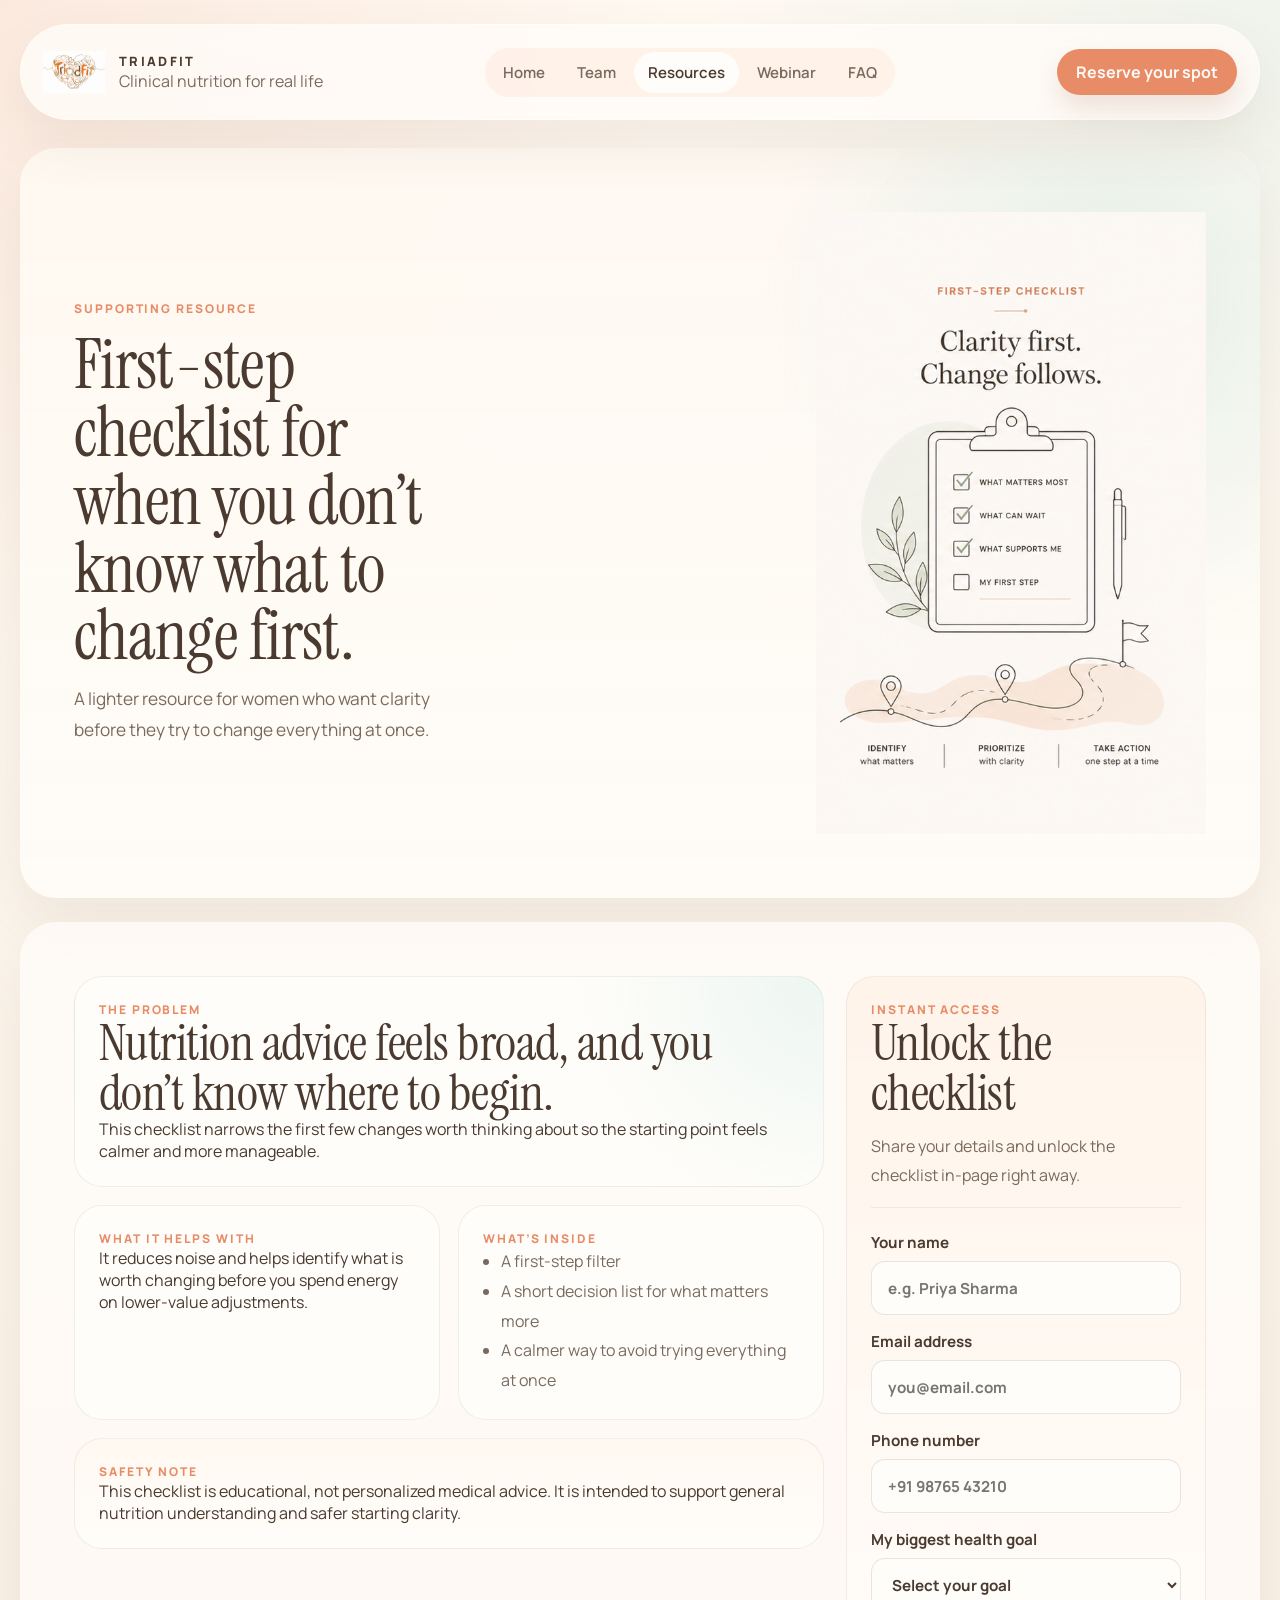
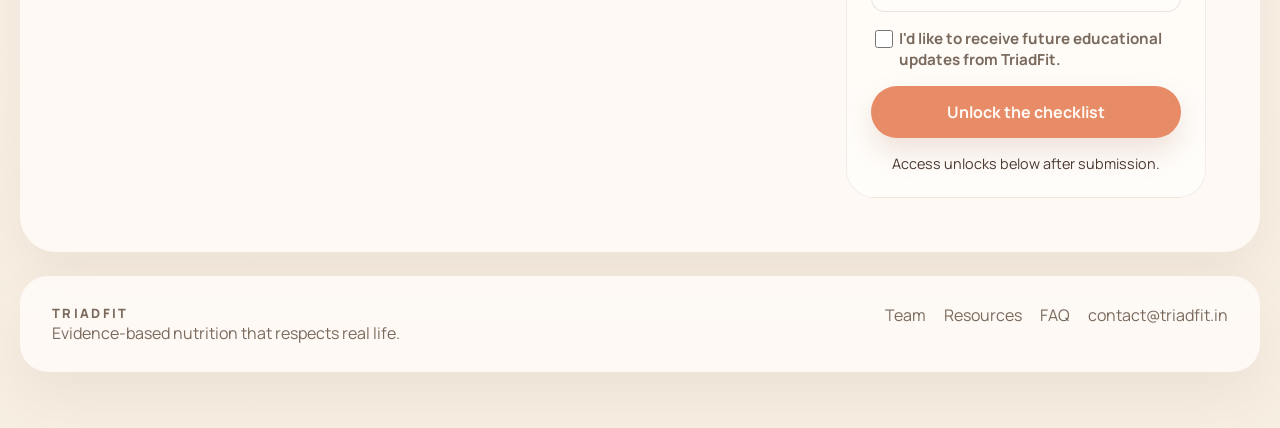
==== commit 78eda3f8: "Refine homepage copy and resource documents" ====
--- a/resource-first-steps-checklist.html
+++ b/resource-first-steps-checklist.html
@@ -118,7 +118,7 @@
                 <input type="email" name="email" placeholder="you@email.com" />
               </label>
               <label>
-                <span>Phone number (optional)</span>
+                <span>Phone number</span>
                 <input type="tel" name="phone" placeholder="+91 98765 43210" />
               </label>
               <label>
@@ -147,30 +147,260 @@
         </section>
 
         <section class="content-section content-section--success resource-access-panel is-hidden" id="first-steps-access">
-          <div class="section-heading">
-            <p class="eyebrow">Access granted</p>
-            <h2>Your checklist is ready.</h2>
-            <p class="resource-access-message">
-              Use this checklist to narrow the next change worth making, then
-              return to the webinar when you want deeper guidance.
-            </p>
-          </div>
-          <div class="resource-access-grid">
-            <article class="resource-card">
-              <p class="mini-label">Checklist</p>
-              <h2>First-step checklist</h2>
+          <div class="resource-document">
+            <article class="resource-document__cover">
+              <div class="resource-document__brand">
+                <img src="./assets/triadfit-logo.png" alt="TriadFit logo" />
+                <div>
+                  <p>TRIADFIT</p>
+                  <p>Clinical nutrition for real life</p>
+                </div>
+              </div>
+              <span class="resource-document__kicker">Checklist resource</span>
+              <h2>First-Step Checklist</h2>
+              <p class="resource-document__subtitle">Clarity first. Change follows.</p>
               <p class="resource-personalized-note"></p>
-              <a class="button button-primary" href="./resources.html">Browse the resources hub</a>
-            </article>
-            <aside class="resource-summary-panel">
-              <p class="mini-label">What to do next</p>
+              <p class="resource-document__lede">
+                A practical guide for women who want to feel better, eat more consistently,
+                and stop trying to change everything at once. You do not need a perfect plan
+                to begin. You need one clear step that fits your real life.
+              </p>
+              <div class="resource-document__chips">
+                <span class="resource-document__chip">10-minute guided reflection</span>
+                <span class="resource-document__chip">Built for busy workweeks</span>
+                <span class="resource-document__chip">Use this before changing everything</span>
+              </div>
+              <div class="resource-document__intro">
+                <p>
+                  Set aside a quiet 10 minutes. Move through each section slowly. Do not choose
+                  everything. Choose what feels realistic enough to repeat this week.
+                </p>
+                <p>
+                  The goal is not to overhaul your life. The goal is to make your next step obvious.
+                </p>
+              </div>
+            </article>
+
+            <article class="resource-sheet resource-sheet--warm">
+              <span class="resource-sheet__eyebrow">Step 1</span>
+              <h3>Start with what matters most right now.</h3>
+              <div class="resource-sheet__grid">
+                <section class="resource-panel">
+                  <h4>Choose the one that feels most true this week</h4>
+                  <ul>
+                    <li>I want more energy through the day</li>
+                    <li>I want sustainable weight loss without extremes</li>
+                    <li>I want fewer food guilt cycles</li>
+                    <li>I want a routine I can actually follow</li>
+                    <li>I want to stop skipping meals and overeating later</li>
+                    <li>I want to feel calmer and more confident around food</li>
+                  </ul>
+                </section>
+                <section class="resource-panel">
+                  <h4>Write your focus</h4>
+                  <div class="resource-lines">
+                    <div class="resource-line"></div>
+                    <div class="resource-line"></div>
+                    <div class="resource-line"></div>
+                  </div>
+                </section>
+              </div>
+            </article>
+
+            <article class="resource-sheet resource-sheet--plain">
+              <span class="resource-sheet__eyebrow">Step 2</span>
+              <h3>Choose one real goal for this week.</h3>
               <p>
-                Use the checklist to narrow your next actions, then join the
-                webinar for deeper guidance and structure.
-              </p>
-              <a class="text-link" href="./index.html#register">Register for the webinar</a>
-              <a class="text-link" href="./resources.html">Back to the resources hub</a>
-            </aside>
+                A good weekly goal is simple, repeatable, and realistic. Pick one goal only.
+              </p>
+              <div class="resource-check-grid">
+                <section class="resource-panel">
+                  <ul>
+                    <li>Eat a balanced breakfast at least 4 days this week</li>
+                    <li>Add one vegetable to lunch or dinner each day</li>
+                    <li>Have one planned snack instead of random grazing</li>
+                  </ul>
+                </section>
+                <section class="resource-panel">
+                  <ul>
+                    <li>Drink water regularly through the day</li>
+                    <li>Stop skipping meals before getting too hungry</li>
+                    <li>Build a more regular eating routine on workdays</li>
+                  </ul>
+                </section>
+              </div>
+              <div class="resource-prompt">
+                <strong>My one goal this week:</strong>
+                <div class="resource-lines">
+                  <div class="resource-line"></div>
+                  <div class="resource-line"></div>
+                </div>
+              </div>
+            </article>
+
+            <article class="resource-sheet resource-sheet--cool">
+              <span class="resource-sheet__eyebrow">Step 3</span>
+              <h3>Build one anchor habit.</h3>
+              <p>
+                Anchor habits are small actions that create more stability in your day. Choose one
+                habit that feels doable even on a busy week.
+              </p>
+              <div class="resource-sheet__grid">
+                <section class="resource-panel">
+                  <ul>
+                    <li>Eat breakfast within 1 to 2 hours of starting the day</li>
+                    <li>Add a protein source to lunch</li>
+                    <li>Keep one reliable snack ready every day</li>
+                  </ul>
+                </section>
+                <section class="resource-panel">
+                  <ul>
+                    <li>Sit down for one calm meal each day</li>
+                    <li>Eat lunch before you get overly hungry</li>
+                    <li>Repeat the same weekday breakfast to reduce decisions</li>
+                  </ul>
+                </section>
+              </div>
+              <div class="resource-prompt">
+                <strong>My anchor habit:</strong>
+                <div class="resource-lines">
+                  <div class="resource-line"></div>
+                  <div class="resource-line"></div>
+                </div>
+              </div>
+            </article>
+
+            <article class="resource-sheet resource-sheet--plain">
+              <span class="resource-sheet__eyebrow">Step 4</span>
+              <h3>Make meals easier, not perfect.</h3>
+              <p>
+                A balanced meal can be simple. Aim to include a source of protein, a source of
+                energy, some fiber or color, and enough quantity to actually satisfy you.
+              </p>
+              <div class="resource-sheet__grid">
+                <section class="resource-panel">
+                  <h4>Simple, balanced meal examples</h4>
+                  <ul>
+                    <li>Poha with peanuts and curd</li>
+                    <li>Eggs, toast, and fruit</li>
+                    <li>Dal, rice, and sabzi</li>
+                    <li>Roti, paneer bhurji, and salad</li>
+                  </ul>
+                </section>
+                <section class="resource-panel">
+                  <h4>More repeatable options</h4>
+                  <ul>
+                    <li>Idli, sambar, and curd</li>
+                    <li>Khichdi with curd and vegetables</li>
+                    <li>A sandwich with protein filling and fruit on the side</li>
+                    <li>One familiar lunch you can repeat twice this week</li>
+                  </ul>
+                </section>
+              </div>
+              <div class="resource-prompt-list">
+                <section class="resource-prompt">
+                  <strong>Meal 1 I can repeat this week</strong>
+                  <div class="resource-line"></div>
+                </section>
+                <section class="resource-prompt">
+                  <strong>Meal 2 I can repeat this week</strong>
+                  <div class="resource-line"></div>
+                </section>
+                <section class="resource-prompt">
+                  <strong>Meal 3 I can repeat this week</strong>
+                  <div class="resource-line"></div>
+                </section>
+              </div>
+            </article>
+
+            <article class="resource-worksheet">
+              <span class="resource-sheet__eyebrow">Step 5 and 6</span>
+              <h3>Reduce friction and plan for busy moments.</h3>
+              <div class="resource-worksheet__grid">
+                <section class="resource-worksheet__item">
+                  <strong>The one thing I will do to make food easier</strong>
+                  <div class="resource-lines">
+                    <div class="resource-line"></div>
+                    <div class="resource-line"></div>
+                  </div>
+                </section>
+                <section class="resource-worksheet__item">
+                  <strong>My busy-day fallback meal or snack</strong>
+                  <div class="resource-lines">
+                    <div class="resource-line"></div>
+                    <div class="resource-line"></div>
+                  </div>
+                </section>
+                <section class="resource-worksheet__item">
+                  <strong>What usually throws me off</strong>
+                  <div class="resource-lines">
+                    <div class="resource-line"></div>
+                    <div class="resource-line"></div>
+                  </div>
+                </section>
+                <section class="resource-worksheet__item">
+                  <strong>What I need more of this week</strong>
+                  <div class="resource-lines">
+                    <div class="resource-line"></div>
+                    <div class="resource-line"></div>
+                  </div>
+                </section>
+              </div>
+            </article>
+
+            <article class="resource-sheet resource-sheet--cool">
+              <span class="resource-sheet__eyebrow">Step 7</span>
+              <h3>End the week with reflection, not criticism.</h3>
+              <div class="resource-prompt-list">
+                <section class="resource-prompt">
+                  <strong>What felt easy?</strong>
+                  <div class="resource-lines">
+                    <div class="resource-line"></div>
+                    <div class="resource-line"></div>
+                  </div>
+                </section>
+                <section class="resource-prompt">
+                  <strong>What felt harder than expected?</strong>
+                  <div class="resource-lines">
+                    <div class="resource-line"></div>
+                    <div class="resource-line"></div>
+                  </div>
+                </section>
+                <section class="resource-prompt">
+                  <strong>What helped me stay more consistent?</strong>
+                  <div class="resource-lines">
+                    <div class="resource-line"></div>
+                    <div class="resource-line"></div>
+                  </div>
+                </section>
+                <section class="resource-prompt">
+                  <strong>What is one thing I will continue next week?</strong>
+                  <div class="resource-lines">
+                    <div class="resource-line"></div>
+                    <div class="resource-line"></div>
+                  </div>
+                </section>
+              </div>
+            </article>
+
+            <article class="resource-affirmation">
+              <p>You do not need a full reset.</p>
+              <p>You need one clear step repeated often enough to become part of your real life.</p>
+              <p>Keep it realistic. Keep it visible. Keep it repeatable. That is enough.</p>
+            </article>
+
+            <article class="resource-closing-note">
+              <h3>Your first step</h3>
+              <p>This week, my first step is:</p>
+              <div class="resource-lines">
+                <div class="resource-line"></div>
+                <div class="resource-line"></div>
+              </div>
+              <p class="resource-disclaimer">
+                This resource is for education only and does not replace individualized medical
+                or nutrition advice.
+              </p>
+            </article>
           </div>
         </section>
       </main>
--- a/styles.css
+++ b/styles.css
@@ -1082,6 +1082,298 @@
   line-height: 1.75;
 }
 
+.resource-document {
+  display: grid;
+  gap: 20px;
+}
+
+.resource-document__cover,
+.resource-sheet,
+.resource-worksheet,
+.resource-closing-note {
+  padding: 28px;
+  border-radius: 30px;
+  border: 1px solid rgba(117, 102, 92, 0.1);
+  background: rgba(255, 253, 249, 0.94);
+  box-shadow: 0 18px 38px rgba(138, 111, 86, 0.08);
+}
+
+.resource-document__cover {
+  display: grid;
+  gap: 18px;
+  background:
+    radial-gradient(circle at 82% 16%, rgba(231, 140, 103, 0.16), transparent 28%),
+    radial-gradient(circle at 20% 82%, rgba(111, 199, 183, 0.1), transparent 24%),
+    linear-gradient(180deg, rgba(255, 246, 238, 0.98), rgba(255, 252, 248, 0.96));
+}
+
+.resource-document--sage .resource-document__cover {
+  background:
+    radial-gradient(circle at 82% 16%, rgba(111, 199, 183, 0.16), transparent 28%),
+    radial-gradient(circle at 20% 82%, rgba(174, 178, 101, 0.12), transparent 24%),
+    linear-gradient(180deg, rgba(243, 249, 245, 0.98), rgba(255, 252, 248, 0.96));
+}
+
+.resource-document--clay .resource-document__cover {
+  background:
+    radial-gradient(circle at 82% 16%, rgba(216, 116, 80, 0.18), transparent 28%),
+    radial-gradient(circle at 20% 82%, rgba(231, 190, 160, 0.16), transparent 24%),
+    linear-gradient(180deg, rgba(255, 244, 234, 0.99), rgba(255, 252, 248, 0.96));
+}
+
+.resource-document__brand {
+  display: inline-flex;
+  align-items: center;
+  gap: 14px;
+}
+
+.resource-document__brand img {
+  width: 60px;
+  height: 60px;
+  object-fit: contain;
+}
+
+.resource-document__brand p:first-child {
+  color: var(--text);
+  font-size: 0.82rem;
+  font-weight: 800;
+  letter-spacing: 0.18em;
+}
+
+.resource-document__brand p:last-child {
+  color: var(--muted);
+  font-size: 0.98rem;
+}
+
+.resource-document__kicker {
+  display: inline-flex;
+  align-items: center;
+  width: fit-content;
+  padding: 8px 12px;
+  border-radius: 999px;
+  background: rgba(255, 255, 255, 0.68);
+  color: var(--accent-deep);
+  font-size: 0.74rem;
+  font-weight: 800;
+  letter-spacing: 0.16em;
+  text-transform: uppercase;
+}
+
+.resource-document--sage .resource-document__kicker {
+  color: #567969;
+}
+
+.resource-document__cover h2 {
+  max-width: 10ch;
+  font-size: clamp(2.8rem, 4.6vw, 4.6rem);
+  line-height: 0.94;
+}
+
+.resource-document__subtitle {
+  max-width: 30ch;
+  color: var(--text);
+  font-size: 1.12rem;
+  font-weight: 600;
+  line-height: 1.7;
+}
+
+.resource-document__lede {
+  max-width: 56ch;
+  color: var(--muted);
+  font-size: 1rem;
+  line-height: 1.85;
+}
+
+.resource-document__chips {
+  display: flex;
+  flex-wrap: wrap;
+  gap: 10px;
+}
+
+.resource-document__chip {
+  display: inline-flex;
+  align-items: center;
+  padding: 10px 14px;
+  border-radius: 999px;
+  background: rgba(255, 255, 255, 0.72);
+  border: 1px solid rgba(117, 102, 92, 0.08);
+  color: var(--muted);
+  font-size: 0.92rem;
+  font-weight: 600;
+}
+
+.resource-document__intro {
+  padding-top: 18px;
+  border-top: 1px solid rgba(117, 102, 92, 0.1);
+}
+
+.resource-document__intro p + p {
+  margin-top: 14px;
+}
+
+.resource-sheet {
+  display: grid;
+  gap: 18px;
+}
+
+.resource-sheet--warm {
+  background: linear-gradient(180deg, rgba(255, 246, 238, 0.96), rgba(255, 253, 250, 0.96));
+}
+
+.resource-sheet--cool {
+  background: linear-gradient(180deg, rgba(243, 249, 245, 0.98), rgba(255, 253, 250, 0.96));
+}
+
+.resource-sheet--plain {
+  background: rgba(255, 253, 249, 0.98);
+}
+
+.resource-sheet__eyebrow {
+  color: var(--accent-deep);
+  font-size: 0.76rem;
+  font-weight: 800;
+  letter-spacing: 0.16em;
+  text-transform: uppercase;
+}
+
+.resource-document--sage .resource-sheet__eyebrow {
+  color: #567969;
+}
+
+.resource-sheet h3,
+.resource-closing-note h3 {
+  font-size: 2rem;
+  font-family: "Instrument Serif", Georgia, serif;
+  font-weight: 400;
+  line-height: 1;
+}
+
+.resource-sheet p,
+.resource-sheet li,
+.resource-worksheet p,
+.resource-closing-note p {
+  color: var(--muted);
+  line-height: 1.8;
+  font-size: 1rem;
+}
+
+.resource-sheet__grid,
+.resource-worksheet__grid,
+.resource-check-grid {
+  display: grid;
+  gap: 16px;
+}
+
+.resource-sheet__grid,
+.resource-check-grid,
+.resource-worksheet__grid {
+  grid-template-columns: repeat(2, minmax(0, 1fr));
+}
+
+.resource-panel {
+  padding: 18px 18px 20px;
+  border-radius: 22px;
+  background: rgba(255, 255, 255, 0.74);
+  border: 1px solid rgba(117, 102, 92, 0.08);
+}
+
+.resource-panel h4 {
+  margin-bottom: 10px;
+  color: var(--text);
+  font-size: 1rem;
+  line-height: 1.4;
+}
+
+.resource-panel ul,
+.resource-sheet ul {
+  margin: 0;
+  padding-left: 20px;
+}
+
+.resource-panel li + li,
+.resource-sheet li + li {
+  margin-top: 10px;
+}
+
+.resource-prompt-list {
+  display: grid;
+  gap: 18px;
+}
+
+.resource-prompt {
+  padding: 16px 18px 18px;
+  border-radius: 20px;
+  background: rgba(255, 255, 255, 0.74);
+  border: 1px solid rgba(117, 102, 92, 0.08);
+}
+
+.resource-prompt strong,
+.resource-worksheet__item strong {
+  display: block;
+  margin-bottom: 12px;
+  color: var(--text);
+  line-height: 1.5;
+}
+
+.resource-lines {
+  display: grid;
+  gap: 12px;
+}
+
+.resource-line {
+  min-height: 32px;
+  border-bottom: 1.6px solid rgba(117, 102, 92, 0.22);
+}
+
+.resource-worksheet {
+  display: grid;
+  gap: 18px;
+  background: linear-gradient(180deg, rgba(255, 252, 248, 0.98), rgba(245, 249, 246, 0.92));
+}
+
+.resource-worksheet__item {
+  padding: 18px;
+  border-radius: 20px;
+  background: rgba(255, 255, 255, 0.76);
+  border: 1px solid rgba(117, 102, 92, 0.08);
+}
+
+.resource-affirmation {
+  padding: 22px 24px;
+  border-radius: 24px;
+  background: linear-gradient(135deg, rgba(216, 116, 80, 0.95), rgba(231, 140, 103, 0.86));
+  color: #fffaf6;
+}
+
+.resource-affirmation p {
+  color: rgba(255, 250, 246, 0.94);
+  font-size: 1.05rem;
+  line-height: 1.9;
+}
+
+.resource-affirmation p + p {
+  margin-top: 10px;
+}
+
+.resource-document--sage .resource-affirmation {
+  background: linear-gradient(135deg, rgba(93, 132, 118, 0.96), rgba(111, 199, 183, 0.86));
+}
+
+.resource-closing-note {
+  display: grid;
+  gap: 10px;
+  background: linear-gradient(180deg, rgba(255, 248, 240, 0.98), rgba(255, 253, 250, 0.96));
+}
+
+.resource-document--sage .resource-closing-note {
+  background: linear-gradient(180deg, rgba(243, 249, 245, 0.98), rgba(255, 253, 250, 0.96));
+}
+
+.resource-disclaimer {
+  color: rgba(95, 87, 79, 0.78);
+  font-size: 0.9rem;
+}
+
 .form-error {
   display: none;
   margin: 0;
@@ -1437,9 +1729,10 @@
 
 .home-team__cards {
   display: grid;
-  grid-template-columns: repeat(2, minmax(0, 1fr));
+  grid-template-columns: minmax(0, 1.18fr) minmax(320px, 0.92fr);
   gap: 20px;
   margin-top: 18px;
+  align-items: start;
 }
 
 .home-team-card,
@@ -1457,8 +1750,95 @@
   gap: 14px;
 }
 
+.home-team-card--founder {
+  padding: 28px;
+  background: linear-gradient(180deg, rgba(255, 247, 239, 0.92), rgba(255, 252, 248, 0.96));
+  border-color: rgba(224, 150, 111, 0.2);
+  box-shadow: 0 16px 36px rgba(160, 128, 101, 0.08);
+}
+
+.home-team-card--founder .profile-card__avatar {
+  width: 72px;
+  height: 72px;
+  font-size: 1.3rem;
+}
+
+.home-team-card--support {
+  padding: 14px 18px 12px;
+  gap: 8px;
+  background: rgba(255, 253, 250, 0.74);
+  border-color: rgba(117, 102, 92, 0.08);
+}
+
+.home-team__support-column {
+  display: grid;
+  gap: 4px;
+  align-content: start;
+}
+
+.home-team__cta {
+  display: inline-flex;
+  align-items: center;
+  justify-self: start;
+  margin-left: 10px;
+  padding-top: 2px;
+  border-top: 1px solid rgba(117, 102, 92, 0.08);
+  color: rgba(198, 116, 76, 0.92);
+  font-size: 0.92rem;
+}
+
+.profile-card__badge {
+  display: inline-flex;
+  align-items: center;
+  margin-bottom: 8px;
+  padding: 6px 10px;
+  border-radius: 999px;
+  background: rgba(224, 150, 111, 0.14);
+  color: var(--accent-deep);
+  font-size: 0.78rem;
+  font-weight: 700;
+  letter-spacing: 0.14em;
+  text-transform: uppercase;
+}
+
+.profile-card__badge--support {
+  background: rgba(154, 162, 118, 0.08);
+  color: rgba(107, 115, 80, 0.76);
+  letter-spacing: 0.12em;
+}
+
 .profile-card__avatar--sage {
   background: linear-gradient(145deg, #b6b68e, #8f9570);
+}
+
+.home-team-card--support .profile-card__avatar {
+  width: 50px;
+  height: 50px;
+  font-size: 0.96rem;
+}
+
+.home-team-card--support .profile-card__badge {
+  margin-bottom: 4px;
+  padding: 4px 8px;
+  font-size: 0.68rem;
+}
+
+.home-team-card--support h3 {
+  font-size: 1.56rem;
+  line-height: 1.02;
+}
+
+.home-team-card--support .profile-card__role {
+  font-size: 0.86rem;
+}
+
+.home-team-card--support .profile-card__meta,
+.home-team-card--support p:last-child {
+  color: rgba(95, 87, 79, 0.86);
+}
+
+.home-team-card--support p:last-child {
+  line-height: 1.48;
 }
 
 .home-team-card p:last-child {
@@ -1888,6 +2268,12 @@
     gap: 12px;
   }
 
+  .home-team__cta {
+    margin-left: 0;
+    padding-top: 0;
+    border-top: 0;
+  }
+
   .resource-book {
     width: 172px;
   }
@@ -1972,6 +2358,12 @@
   .resource-hub-grid,
   .resource-detail-layout,
   .resource-preview-grid {
+    grid-template-columns: 1fr;
+  }
+
+  .resource-sheet__grid,
+  .resource-check-grid,
+  .resource-worksheet__grid {
     grid-template-columns: 1fr;
   }
 }
@@ -2016,6 +2408,18 @@
   .home-team__cards,
   .home-outcomes__row {
     gap: 14px;
+  }
+
+  .home-team__cards {
+    grid-template-columns: 1fr;
+  }
+
+  .home-team__support-column {
+    gap: 12px;
+  }
+
+  .home-team__cta {
+    padding-left: 0;
   }
 
   .home-team-card,
@@ -2143,6 +2547,14 @@
     padding: 18px;
   }
 
+  .resource-document__cover,
+  .resource-sheet,
+  .resource-worksheet,
+  .resource-closing-note {
+    padding: 22px;
+    border-radius: 24px;
+  }
+
   h1 {
     font-size: clamp(2.2rem, 11vw, 3.3rem);
     max-width: 9ch;
@@ -2228,3 +2640,33 @@
     margin: 0 auto;
   }
 }
+
+@media print {
+  body {
+    background: #fff;
+  }
+
+  .site-header,
+  .site-footer,
+  .gate-card,
+  .button,
+  .text-link {
+    display: none !important;
+  }
+
+  .site-shell {
+    width: 100%;
+    margin: 0;
+  }
+
+  .content-section,
+  .resource-access-panel,
+  .resource-document,
+  .resource-document__cover,
+  .resource-sheet,
+  .resource-worksheet,
+  .resource-closing-note {
+    box-shadow: none;
+    break-inside: avoid;
+  }
+}
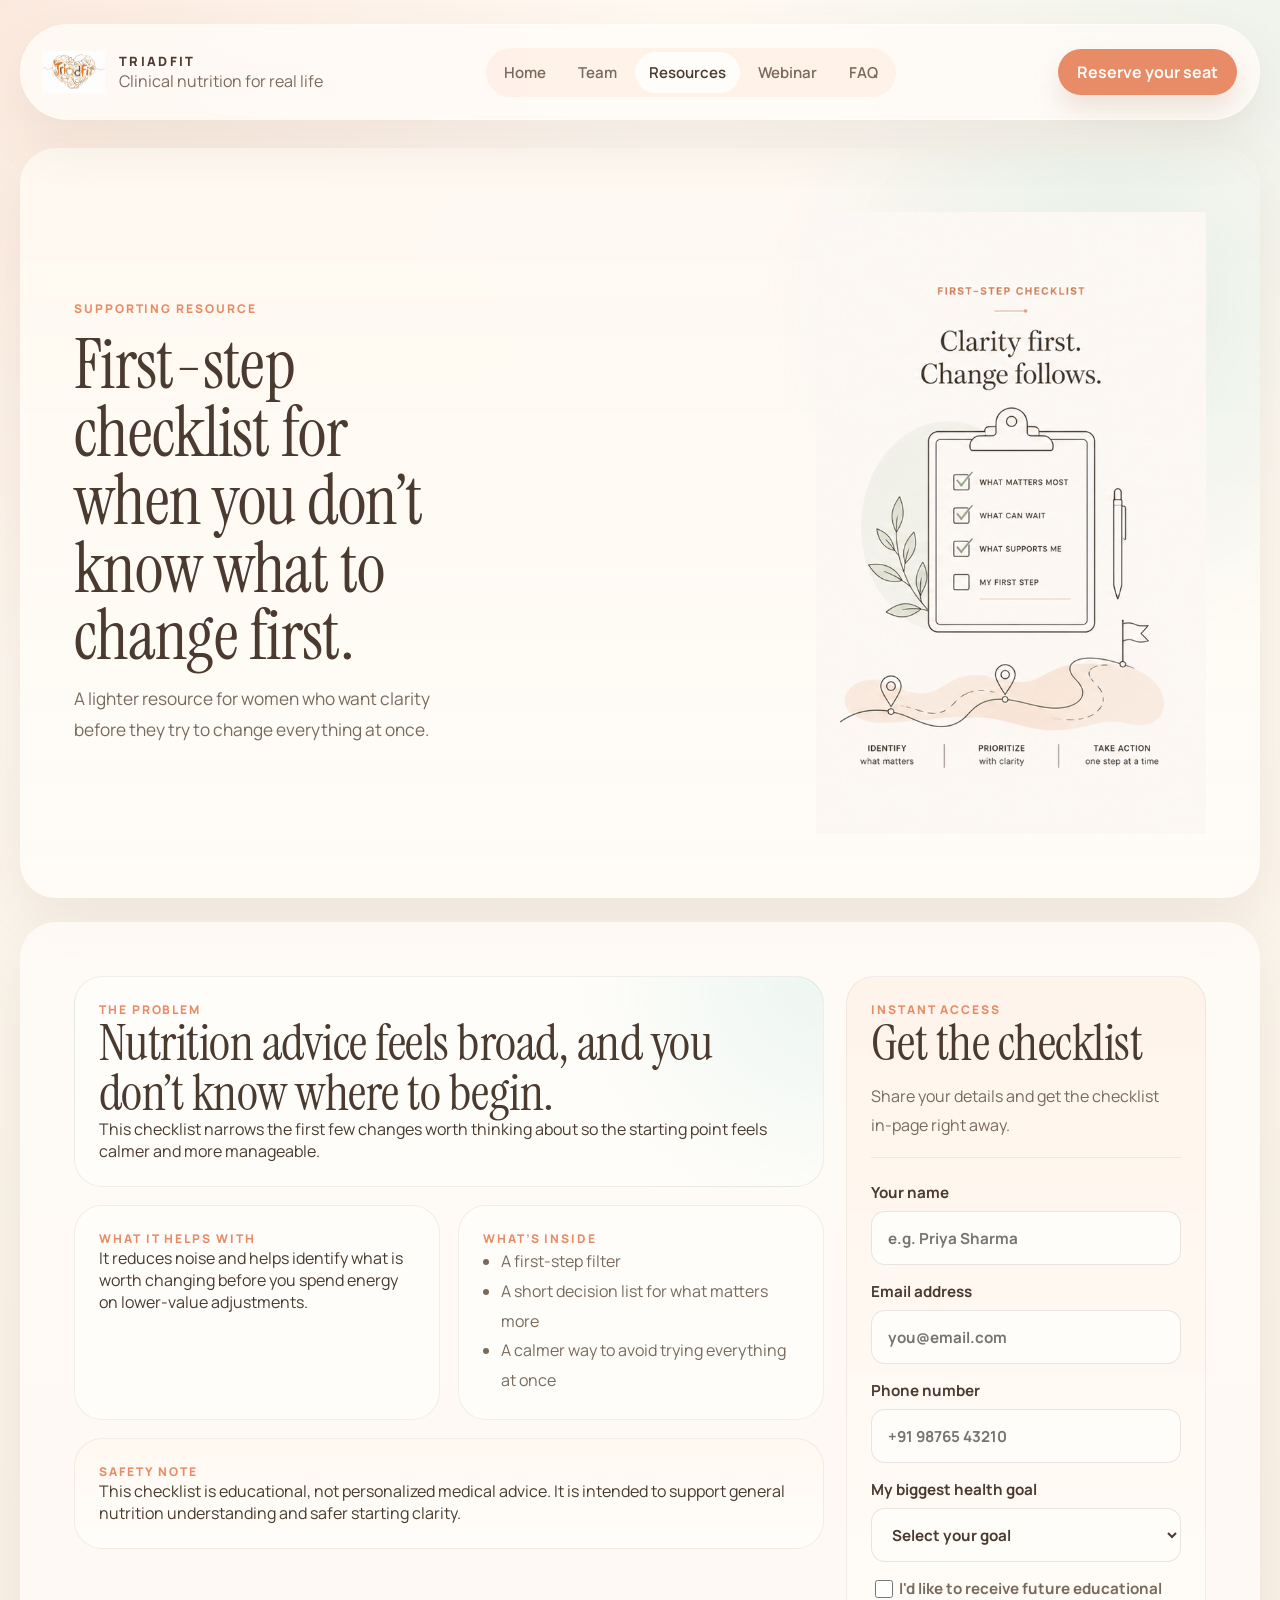
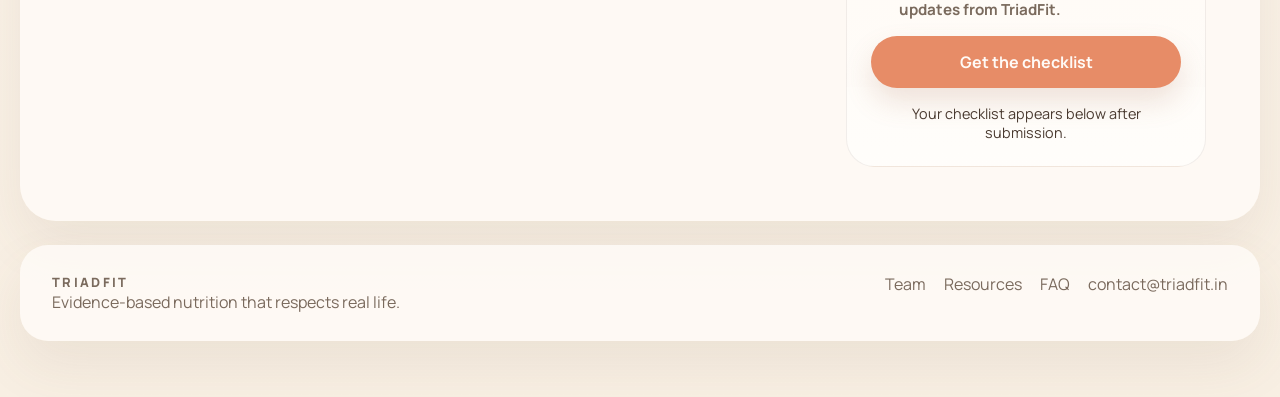
==== commit 7ee46521: "Fix form submission flow and pricing copy" ====
--- a/resource-first-steps-checklist.html
+++ b/resource-first-steps-checklist.html
@@ -33,7 +33,7 @@
             <a class="site-nav__link" href="./index.html#webinar">Webinar</a>
             <a class="site-nav__link" href="./index.html#faq">FAQ</a>
           </nav>
-          <a class="button button-primary button-compact" href="./index.html#register">Reserve your spot</a>
+          <a class="button button-primary button-compact" href="./index.html#register">Reserve your seat</a>
         </div>
       </header>
 
@@ -95,9 +95,9 @@
           <aside class="gate-card">
             <div class="gate-card__intro">
               <p class="mini-label">Instant access</p>
-              <h2>Unlock the checklist</h2>
+              <h2>Get the checklist</h2>
               <p class="sidebar-intro">
-                Share your details and unlock the checklist in-page right away.
+                Share your details and get the checklist in-page right away.
               </p>
             </div>
 
@@ -138,9 +138,9 @@
               </label>
               <p class="form-error" aria-live="polite"></p>
               <p class="form-status" aria-live="polite"></p>
-              <button class="button button-primary" type="submit">Unlock the checklist</button>
+              <button class="button button-primary" type="submit">Get the checklist</button>
               <p class="form-footnote">
-                Access unlocks below after submission.
+                Your checklist appears below after submission.
               </p>
             </form>
           </aside>
